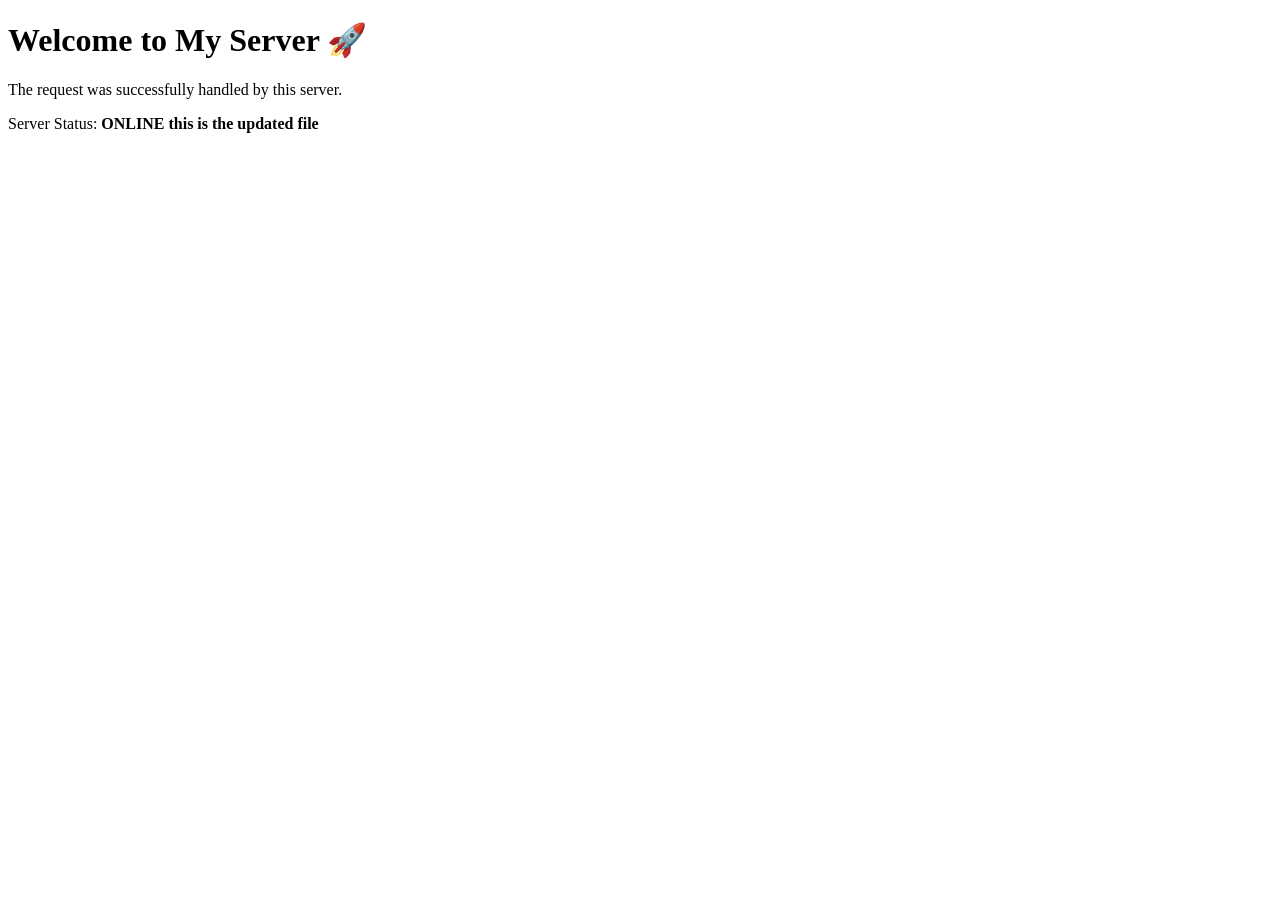
==== index.html @ c19c08f1 "add files via upload" ====
<!doctype html>
<html lang="en">
  <head>
    <meta charset="UTF-8" />
    <meta name="viewport" content="width=device-width, initial-scale=1.0" />
    <title>Server Success</title>
  </head>
  <body>
    <h1>Welcome to My Server 🚀</h1>
    <p>The request was successfully handled by this server.</p>
    <p>Server Status: <strong>ONLINE this is the updated file </strong></p>
  </body>
</html>
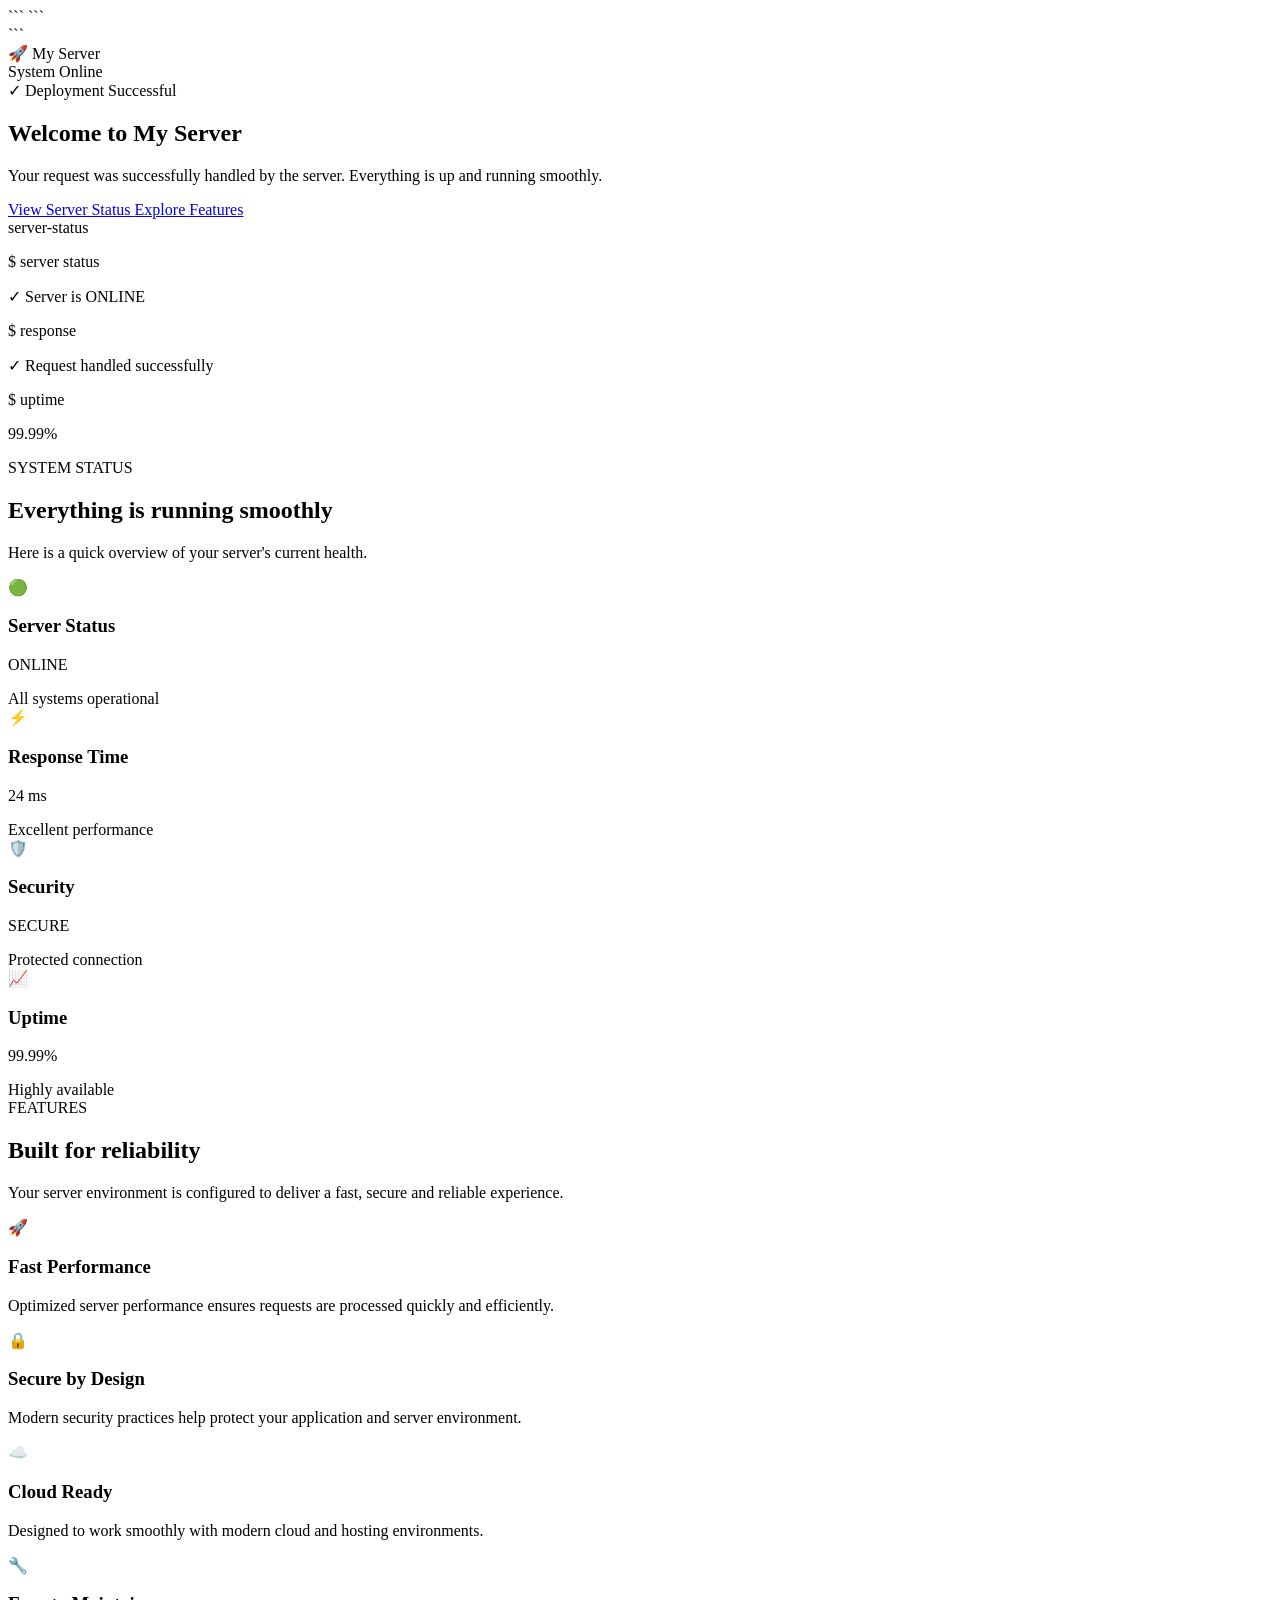
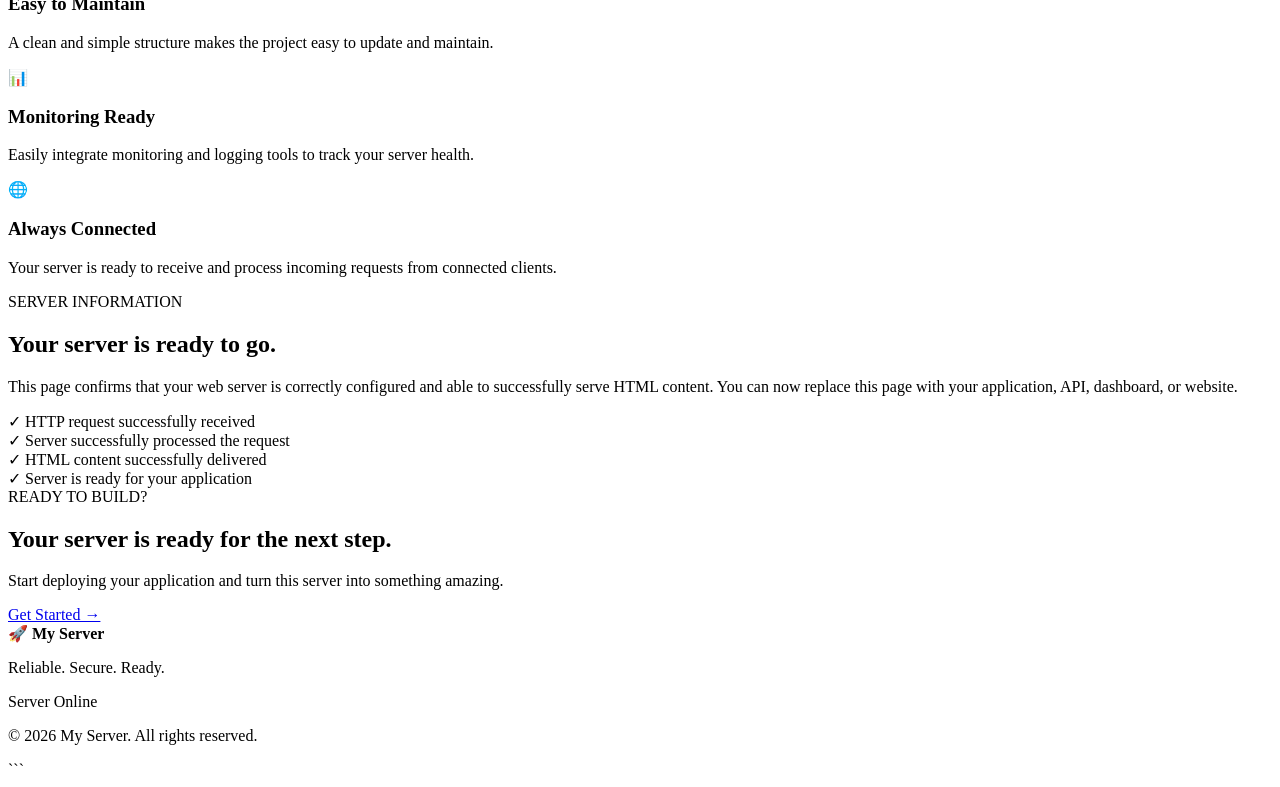
==== commit d9c0a7f3: "add html contain" ====
--- a/index.html
+++ b/index.html
@@ -1,13 +1,291 @@
 <!doctype html>
+
 <html lang="en">
   <head>
     <meta charset="UTF-8" />
     <meta name="viewport" content="width=device-width, initial-scale=1.0" />
-    <title>Server Success</title>
+
+```
+<meta
+  name="description"
+  content="Professional server status and deployment success page."
+/>
+
+<title>Server Success | My Server</title>
+
+<!-- Google Font -->
+<link rel="preconnect" href="https://fonts.googleapis.com" />
+<link rel="preconnect" href="https://fonts.gstatic.com" crossorigin />
+<link
+  href="https://fonts.googleapis.com/css2?family=Inter:wght@400;500;600;700;800&display=swap"
+  rel="stylesheet"
+/>
+
+<!-- CSS -->
+<link rel="stylesheet" href="style.css" />
+```
+
   </head>
+
   <body>
-    <h1>Welcome to My Server 🚀</h1>
-    <p>The request was successfully handled by this server.</p>
-    <p>Server Status: <strong>ONLINE this is the updated file </strong></p>
+    <main class="page-container">
+
+```
+  <!-- Navigation -->
+  <header class="navbar">
+    <div class="logo">
+      <span class="logo-icon">🚀</span>
+      <span>My Server</span>
+    </div>
+
+    <div class="nav-status">
+      <span class="status-dot"></span>
+      System Online
+    </div>
+  </header>
+
+  <!-- Hero Section -->
+  <section class="hero">
+    <div class="hero-content">
+      <div class="success-badge">
+        <span>✓</span>
+        Deployment Successful
+      </div>
+
+      <h1>
+        Welcome to
+        <span>My Server</span>
+      </h1>
+
+      <p class="hero-description">
+        Your request was successfully handled by the server.
+        Everything is up and running smoothly.
+      </p>
+
+      <div class="hero-buttons">
+        <a href="#status" class="btn btn-primary">
+          View Server Status
+        </a>
+
+        <a href="#features" class="btn btn-secondary">
+          Explore Features
+        </a>
+      </div>
+    </div>
+
+    <div class="server-illustration">
+      <div class="server-card">
+        <div class="server-card-header">
+          <div class="window-dots">
+            <span></span>
+            <span></span>
+            <span></span>
+          </div>
+          <span>server-status</span>
+        </div>
+
+        <div class="terminal-content">
+          <p><span class="green">$</span> server status</p>
+          <p class="success-text">✓ Server is ONLINE</p>
+          <p><span class="green">$</span> response</p>
+          <p class="success-text">✓ Request handled successfully</p>
+          <p><span class="green">$</span> uptime</p>
+          <p>99.99%</p>
+        </div>
+      </div>
+    </div>
+  </section>
+
+  <!-- Status Section -->
+  <section class="section" id="status">
+    <div class="section-heading">
+      <span class="section-label">SYSTEM STATUS</span>
+      <h2>Everything is running smoothly</h2>
+      <p>
+        Here is a quick overview of your server's current health.
+      </p>
+    </div>
+
+    <div class="status-grid">
+
+      <div class="status-card">
+        <div class="card-icon">🟢</div>
+        <div>
+          <h3>Server Status</h3>
+          <p class="card-value">ONLINE</p>
+          <span>All systems operational</span>
+        </div>
+      </div>
+
+      <div class="status-card">
+        <div class="card-icon">⚡</div>
+        <div>
+          <h3>Response Time</h3>
+          <p class="card-value">24 ms</p>
+          <span>Excellent performance</span>
+        </div>
+      </div>
+
+      <div class="status-card">
+        <div class="card-icon">🛡️</div>
+        <div>
+          <h3>Security</h3>
+          <p class="card-value">SECURE</p>
+          <span>Protected connection</span>
+        </div>
+      </div>
+
+      <div class="status-card">
+        <div class="card-icon">📈</div>
+        <div>
+          <h3>Uptime</h3>
+          <p class="card-value">99.99%</p>
+          <span>Highly available</span>
+        </div>
+      </div>
+
+    </div>
+  </section>
+
+  <!-- Features -->
+  <section class="section features-section" id="features">
+    <div class="section-heading">
+      <span class="section-label">FEATURES</span>
+      <h2>Built for reliability</h2>
+      <p>
+        Your server environment is configured to deliver a fast,
+        secure and reliable experience.
+      </p>
+    </div>
+
+    <div class="features-grid">
+
+      <article class="feature-card">
+        <div class="feature-icon">🚀</div>
+        <h3>Fast Performance</h3>
+        <p>
+          Optimized server performance ensures requests are processed
+          quickly and efficiently.
+        </p>
+      </article>
+
+      <article class="feature-card">
+        <div class="feature-icon">🔒</div>
+        <h3>Secure by Design</h3>
+        <p>
+          Modern security practices help protect your application
+          and server environment.
+        </p>
+      </article>
+
+      <article class="feature-card">
+        <div class="feature-icon">☁️</div>
+        <h3>Cloud Ready</h3>
+        <p>
+          Designed to work smoothly with modern cloud and hosting
+          environments.
+        </p>
+      </article>
+
+      <article class="feature-card">
+        <div class="feature-icon">🔧</div>
+        <h3>Easy to Maintain</h3>
+        <p>
+          A clean and simple structure makes the project easy to
+          update and maintain.
+        </p>
+      </article>
+
+      <article class="feature-card">
+        <div class="feature-icon">📊</div>
+        <h3>Monitoring Ready</h3>
+        <p>
+          Easily integrate monitoring and logging tools to track
+          your server health.
+        </p>
+      </article>
+
+      <article class="feature-card">
+        <div class="feature-icon">🌐</div>
+        <h3>Always Connected</h3>
+        <p>
+          Your server is ready to receive and process incoming
+          requests from connected clients.
+        </p>
+      </article>
+
+    </div>
+  </section>
+
+  <!-- Information -->
+  <section class="info-section">
+    <div class="info-content">
+      <span class="section-label">SERVER INFORMATION</span>
+      <h2>Your server is ready to go.</h2>
+
+      <p>
+        This page confirms that your web server is correctly configured
+        and able to successfully serve HTML content. You can now replace
+        this page with your application, API, dashboard, or website.
+      </p>
+
+      <div class="info-list">
+        <div>
+          <span>✓</span>
+          HTTP request successfully received
+        </div>
+
+        <div>
+          <span>✓</span>
+          Server successfully processed the request
+        </div>
+
+        <div>
+          <span>✓</span>
+          HTML content successfully delivered
+        </div>
+
+        <div>
+          <span>✓</span>
+          Server is ready for your application
+        </div>
+      </div>
+    </div>
+  </section>
+
+  <!-- Call To Action -->
+  <section class="cta">
+    <div>
+      <span class="section-label">READY TO BUILD?</span>
+      <h2>Your server is ready for the next step.</h2>
+      <p>
+        Start deploying your application and turn this server into
+        something amazing.
+      </p>
+    </div>
+
+    <a href="#" class="btn btn-light">Get Started →</a>
+  </section>
+
+  <!-- Footer -->
+  <footer class="footer">
+    <div>
+      <strong>🚀 My Server</strong>
+      <p>Reliable. Secure. Ready.</p>
+    </div>
+
+    <div class="footer-status">
+      <span class="status-dot"></span>
+      Server Online
+    </div>
+
+    <p class="copyright">
+      © 2026 My Server. All rights reserved.
+    </p>
+  </footer>
+
+</main>
+```
+
   </body>
 </html>
